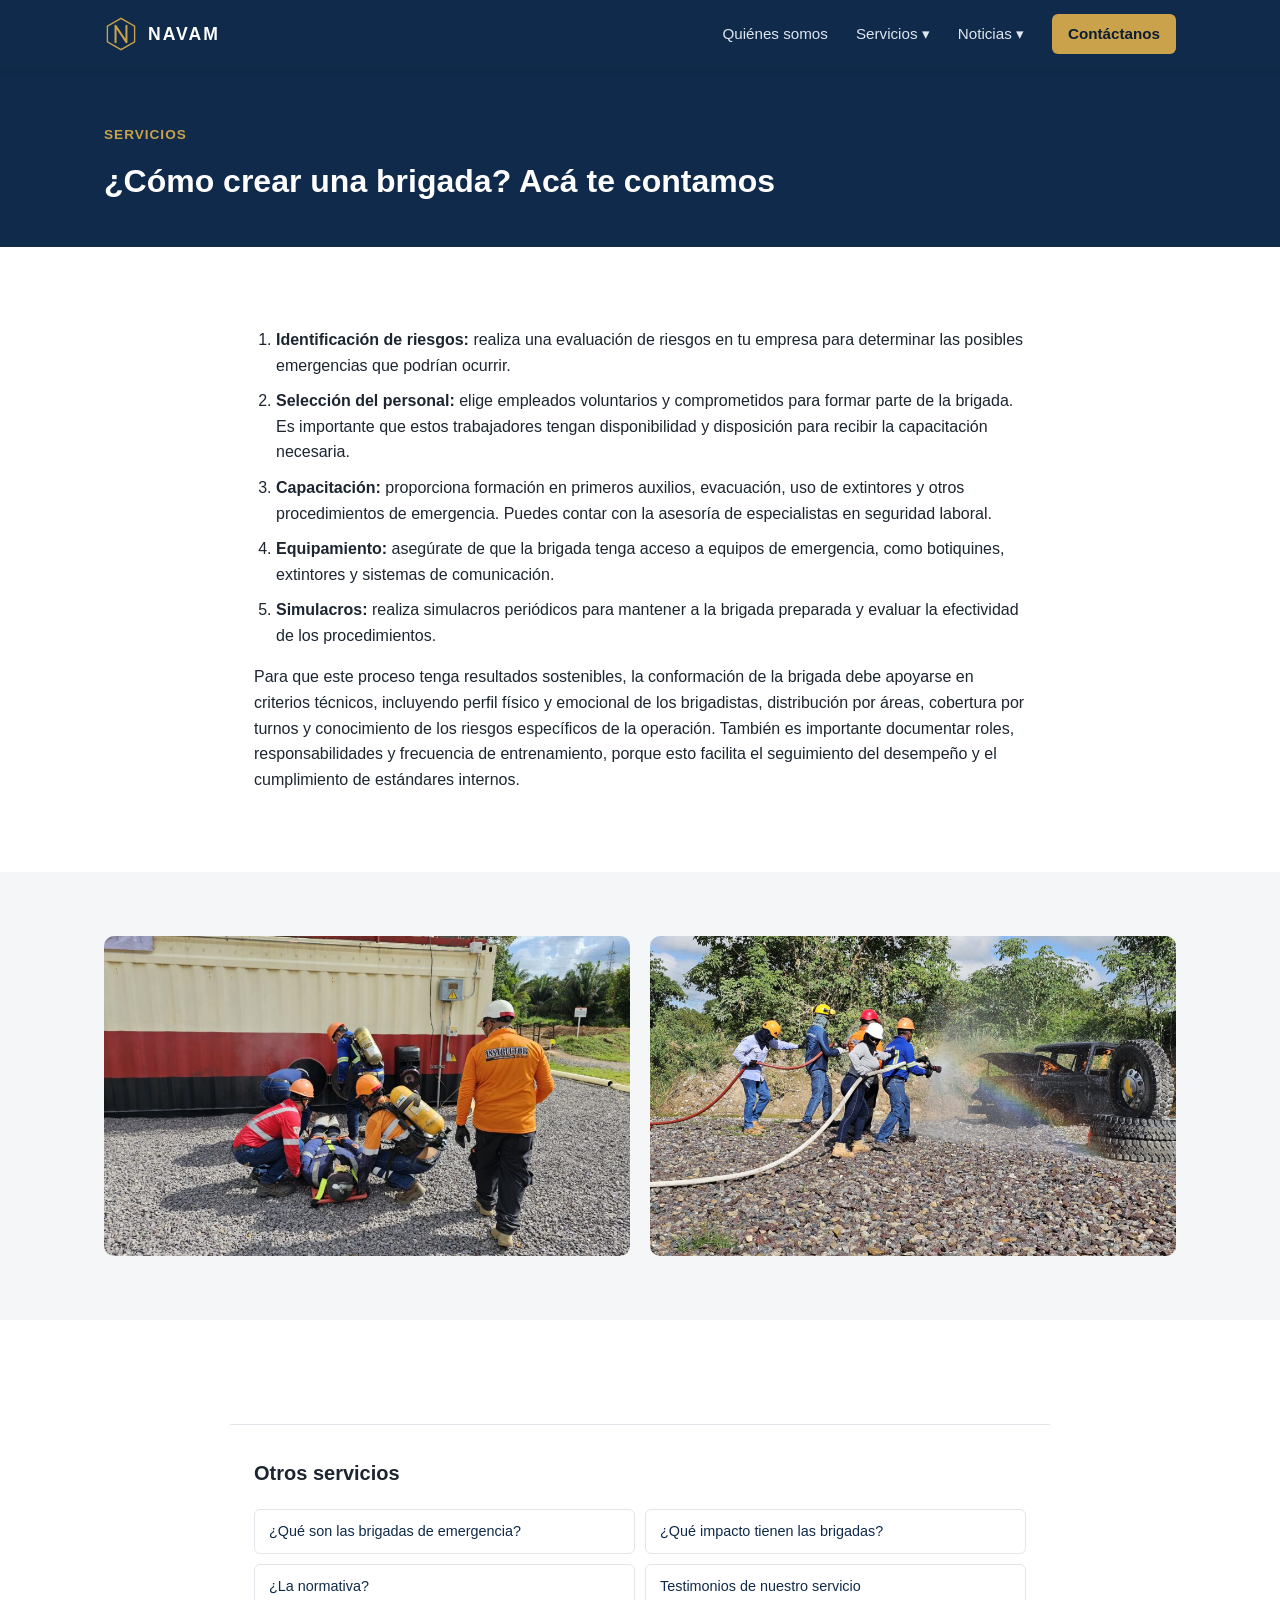
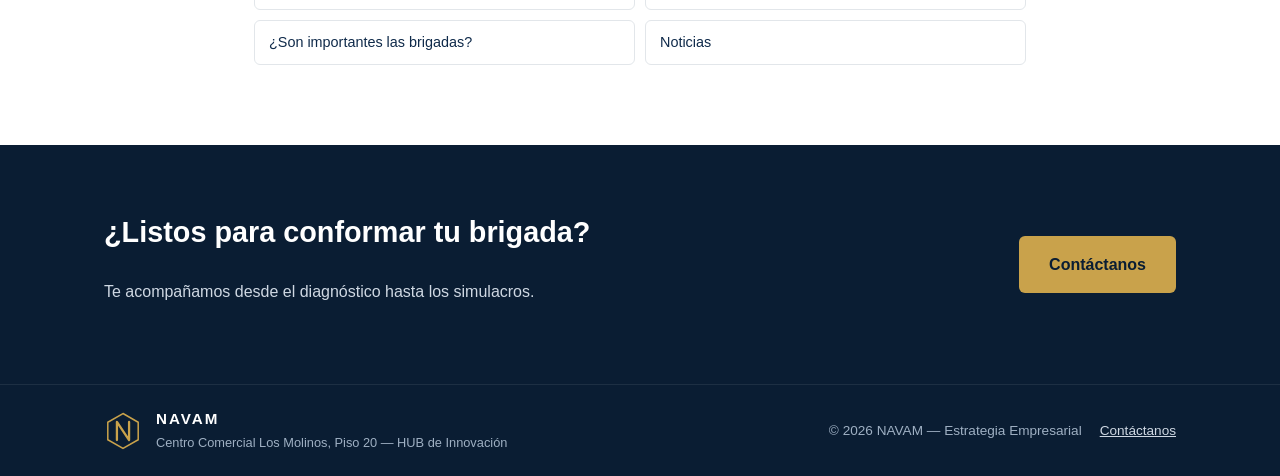
==== brigadas-como-crear.html @ d011f3fd "Separar cada servicio en su propia página y actualizar branding - Cada bloque de brigadas-de-emergen" ====
<!doctype html>
<html lang="es">
<head>
<meta charset="UTF-8">
<meta name="viewport" content="width=device-width, initial-scale=1.0">
<title>¿Cómo crear una brigada de emergencia? | NAVAM</title>
<meta name="description" content="Los pasos técnicos para conformar una brigada de emergencia en tu empresa: identificación de riesgos, selección, capacitación, equipamiento y simulacros.">
<link rel="stylesheet" href="assets/css/style.css">
</head>
<body>

<header class="site-header">
  <div class="container header-inner">
    <a class="brand" href="index.html">
      <img src="assets/img/logo-navam.svg" alt="NAVAM" class="brand-logo">
      <span class="brand-text">NAVAM</span>
    </a>

    <nav class="main-nav" id="main-nav">
      <a href="index.html#quienes-somos">Quiénes somos</a>

      <div class="dropdown">
        <button class="dropdown-toggle" aria-expanded="false">Servicios ▾</button>
        <div class="dropdown-menu">
          <a href="brigadas-que-son.html">¿Qué son las brigadas de emergencia?</a>
          <a href="brigadas-como-crear.html">¿Cómo crear una brigada?</a>
          <a href="brigadas-impacto.html">¿Qué impacto tienen las brigadas?</a>
          <a href="brigadas-normativa.html">¿La normativa?</a>
          <a href="brigadas-testimonios.html">Testimonios de nuestro servicio</a>
          <a href="brigadas-importancia.html">¿Son importantes las brigadas?</a>
        </div>
      </div>

      <div class="dropdown">
        <button class="dropdown-toggle" aria-expanded="false">Noticias ▾</button>
        <div class="dropdown-menu">
          <a href="noticias.html#colombia">Colombia</a>
          <a href="noticias.html#otros-paises">Otros países</a>
        </div>
      </div>

      <a href="index.html#contacto" class="nav-cta">Contáctanos</a>
    </nav>

    <button class="nav-toggle" id="nav-toggle" aria-label="Abrir menú" aria-expanded="false">
      <span></span><span></span><span></span>
    </button>
  </div>
</header>

<main>
  <section class="page-hero">
    <div class="container">
      <p class="eyebrow">Servicios</p>
      <h1>¿Cómo crear una brigada? Acá te contamos</h1>
    </div>
  </section>

  <section class="section">
    <div class="container narrow">
      <ol class="step-list">
        <li><strong>Identificación de riesgos:</strong> realiza una evaluación de riesgos en tu empresa para determinar las posibles emergencias que podrían ocurrir.</li>
        <li><strong>Selección del personal:</strong> elige empleados voluntarios y comprometidos para formar parte de la brigada. Es importante que estos trabajadores tengan disponibilidad y disposición para recibir la capacitación necesaria.</li>
        <li><strong>Capacitación:</strong> proporciona formación en primeros auxilios, evacuación, uso de extintores y otros procedimientos de emergencia. Puedes contar con la asesoría de especialistas en seguridad laboral.</li>
        <li><strong>Equipamiento:</strong> asegúrate de que la brigada tenga acceso a equipos de emergencia, como botiquines, extintores y sistemas de comunicación.</li>
        <li><strong>Simulacros:</strong> realiza simulacros periódicos para mantener a la brigada preparada y evaluar la efectividad de los procedimientos.</li>
      </ol>
      <p>Para que este proceso tenga resultados sostenibles, la conformación de la brigada debe apoyarse en criterios técnicos, incluyendo perfil físico y emocional de los brigadistas, distribución por áreas, cobertura por turnos y conocimiento de los riesgos específicos de la operación. También es importante documentar roles, responsabilidades y frecuencia de entrenamiento, porque esto facilita el seguimiento del desempeño y el cumplimiento de estándares internos.</p>
    </div>
  </section>

  <section class="section section-media section-muted">
    <div class="container media-grid">
      <img src="assets/img/brigada-02.jpg" alt="Jornada de sensibilización en campo">
      <img src="assets/img/brigada-04.jpg" alt="Formación masiva de trabajadores en un simulacro">
    </div>
  </section>

  <section class="section">
    <div class="container narrow related-services">
      <h3>Otros servicios</h3>
      <ul class="related-list">
        <li><a href="brigadas-que-son.html">¿Qué son las brigadas de emergencia?</a></li>
        <li><a href="brigadas-impacto.html">¿Qué impacto tienen las brigadas?</a></li>
        <li><a href="brigadas-normativa.html">¿La normativa?</a></li>
        <li><a href="brigadas-testimonios.html">Testimonios de nuestro servicio</a></li>
        <li><a href="brigadas-importancia.html">¿Son importantes las brigadas?</a></li>
        <li><a href="noticias.html">Noticias</a></li>
      </ul>
    </div>
  </section>

  <section class="section section-contact">
    <div class="container contact-inner">
      <div>
        <h2>¿Listos para conformar tu brigada?</h2>
        <p>Te acompañamos desde el diagnóstico hasta los simulacros.</p>
      </div>
      <a class="btn btn-primary btn-lg" href="index.html#contacto">Contáctanos</a>
    </div>
  </section>
</main>

<footer class="site-footer">
  <div class="container footer-inner">
    <div class="footer-brand">
      <img src="assets/img/logo-navam.svg" alt="NAVAM" class="footer-logo">
      <div>
        <span class="footer-brand-name">NAVAM</span>
        <span class="footer-address">Centro Comercial Los Molinos, Piso 20 — HUB de Innovación</span>
      </div>
    </div>
    <div class="footer-links">
      <span>© <span id="year"></span> NAVAM — Estrategia Empresarial</span>
      <a href="index.html#contacto">Contáctanos</a>
    </div>
  </div>
</footer>

<script src="assets/js/main.js"></script>
</body>
</html>
---- assets/css/style.css ----
:root {
  --navy: #0f2a4a;
  --navy-dark: #0a1d33;
  --gold: #c9a24b;
  --gold-dark: #a9843a;
  --ink: #1c2530;
  --muted: #5b6773;
  --bg: #ffffff;
  --bg-muted: #f4f6f8;
  --border: #e2e6ea;
  --radius: 10px;
  --max-width: 1120px;
}

* { box-sizing: border-box; }

html { scroll-behavior: smooth; }

body {
  margin: 0;
  font-family: "Segoe UI", Roboto, Helvetica, Arial, sans-serif;
  color: var(--ink);
  background: var(--bg);
  line-height: 1.6;
}

img { max-width: 100%; display: block; }

.container {
  max-width: var(--max-width);
  margin: 0 auto;
  padding: 0 24px;
}

/* Header */
.site-header {
  position: sticky;
  top: 0;
  z-index: 50;
  background: var(--navy);
  color: #fff;
  box-shadow: 0 2px 10px rgba(0,0,0,0.08);
}

.header-inner {
  display: flex;
  align-items: center;
  justify-content: space-between;
  height: 68px;
}

.brand {
  display: flex;
  align-items: center;
  gap: 10px;
  text-decoration: none;
  color: #fff;
}

.brand-logo {
  width: 34px;
  height: 34px;
}

.brand-text {
  font-weight: 700;
  letter-spacing: 2px;
  font-size: 1.1rem;
}

.main-nav {
  display: flex;
  align-items: center;
  gap: 28px;
}

.main-nav > a {
  color: #dfe6ee;
  text-decoration: none;
  font-size: 0.95rem;
}

.main-nav > a:hover { color: #fff; }

.nav-cta {
  background: var(--gold);
  color: var(--navy-dark) !important;
  padding: 8px 16px;
  border-radius: 6px;
  font-weight: 600;
}

.nav-cta:hover { background: var(--gold-dark); }

.dropdown { position: relative; }

.dropdown-toggle {
  background: none;
  border: none;
  color: #dfe6ee;
  font-size: 0.95rem;
  font-family: inherit;
  cursor: pointer;
  padding: 0;
}

.dropdown-toggle:hover { color: #fff; }

.dropdown-menu {
  display: none;
  position: absolute;
  top: calc(100% + 14px);
  left: 0;
  background: #fff;
  color: var(--ink);
  min-width: 260px;
  border-radius: var(--radius);
  box-shadow: 0 12px 30px rgba(0,0,0,0.18);
  padding: 8px;
}

.dropdown.open .dropdown-menu,
.dropdown:hover .dropdown-menu {
  display: block;
}

.dropdown-menu a {
  display: block;
  padding: 10px 12px;
  border-radius: 6px;
  text-decoration: none;
  color: var(--ink);
  font-size: 0.92rem;
}

.dropdown-menu a:hover { background: var(--bg-muted); }

.nav-toggle {
  display: none;
  flex-direction: column;
  gap: 5px;
  background: none;
  border: none;
  cursor: pointer;
  padding: 6px;
}

.nav-toggle span {
  width: 24px;
  height: 2px;
  background: #fff;
}

/* Hero */
.hero {
  background: linear-gradient(135deg, var(--navy) 0%, var(--navy-dark) 100%);
  color: #fff;
  padding: 72px 0;
}

.hero-inner {
  display: grid;
  grid-template-columns: 1.1fr 1fr;
  gap: 48px;
  align-items: center;
}

.eyebrow {
  color: var(--gold);
  font-weight: 700;
  letter-spacing: 1px;
  text-transform: uppercase;
  font-size: 0.85rem;
  margin: 0 0 10px;
}

.hero h1 {
  font-size: 3.4rem;
  line-height: 1.1;
  letter-spacing: -0.5px;
  margin: 0 0 18px;
}

@media (max-width: 860px) {
  .hero h1 { font-size: 2.4rem; }
}

.hero .lead {
  color: #cfd8e3;
  font-size: 1.05rem;
  margin: 0 0 28px;
}

.hero-actions { display: flex; gap: 14px; flex-wrap: wrap; }

.hero-media img {
  border-radius: var(--radius);
  box-shadow: 0 20px 40px rgba(0,0,0,0.35);
}

/* Buttons */
.btn {
  display: inline-block;
  padding: 12px 22px;
  border-radius: 6px;
  text-decoration: none;
  font-weight: 600;
  font-size: 0.95rem;
  border: 2px solid transparent;
}

.btn-primary {
  background: var(--gold);
  color: var(--navy-dark);
}

.btn-primary:hover { background: var(--gold-dark); }

.btn-ghost {
  border-color: rgba(255,255,255,0.4);
  color: #fff;
}

.btn-ghost:hover { border-color: #fff; }

.btn-lg { padding: 14px 28px; font-size: 1rem; }

/* Sections */
.section { padding: 64px 0; scroll-margin-top: 84px; }
.section-muted { background: var(--bg-muted); }
.section-intro { color: var(--muted); margin-top: -8px; }

.page-hero {
  background: var(--navy);
  color: #fff;
  padding: 56px 0 40px;
}

.page-hero h1 { margin: 0; font-size: 2rem; }

.narrow { max-width: 820px; }

h2 { font-size: 1.8rem; margin-top: 0; }
h3 { font-size: 1.25rem; }

.about-grid {
  display: grid;
  grid-template-columns: 1fr 1.2fr;
  gap: 48px;
  align-items: center;
}

.about-media img { border-radius: var(--radius); }

/* Cards */
.card-grid {
  display: grid;
  grid-template-columns: repeat(3, 1fr);
  gap: 20px;
  margin-top: 32px;
}

.card-grid.two-cols { grid-template-columns: repeat(2, 1fr); }

.card {
  display: block;
  background: #fff;
  border: 1px solid var(--border);
  border-radius: var(--radius);
  padding: 22px;
  text-decoration: none;
  color: inherit;
  transition: transform 0.15s ease, box-shadow 0.15s ease;
}

a.card:hover {
  transform: translateY(-3px);
  box-shadow: 0 10px 24px rgba(0,0,0,0.08);
}

.card h3, .card h4 { margin-top: 0; color: var(--navy); }
.card p { color: var(--muted); margin-bottom: 0; }

/* Lists */
.check-list, .step-list {
  padding-left: 22px;
}

.check-list li, .step-list li {
  margin-bottom: 10px;
}

/* Media grid */
.section-media .media-grid {
  display: grid;
  grid-template-columns: 1fr 1fr;
  gap: 20px;
}

.section-media img {
  border-radius: var(--radius);
  width: 100%;
  height: 320px;
  object-fit: cover;
}

/* Testimonio */
.section-testimonio blockquote {
  border-left: 4px solid var(--gold);
  margin: 0;
  padding-left: 20px;
  font-style: italic;
}

.video-pending {
  color: var(--muted);
  font-style: normal;
  font-size: 0.9rem;
}

/* Noticias */
.news-item {
  margin-bottom: 48px;
  padding-bottom: 40px;
  border-bottom: 1px solid var(--border);
}

.news-item:last-child { border-bottom: none; }

.quote-list blockquote {
  border-left: 3px solid var(--gold);
  padding-left: 16px;
  margin: 0 0 16px;
  color: var(--muted);
}

.quote-list cite {
  display: block;
  margin-top: 6px;
  font-style: normal;
  font-size: 0.85rem;
  color: var(--navy);
}

/* Contact */
.section-contact {
  background: var(--navy-dark);
  color: #fff;
}

.section-contact h2 { color: #fff; }
.section-contact p { color: #cfd8e3; }

.contact-inner {
  display: flex;
  align-items: center;
  justify-content: space-between;
  gap: 24px;
  flex-wrap: wrap;
}

/* Footer */
.site-footer {
  background: var(--navy-dark);
  color: #9fb0c3;
  padding: 22px 0;
  border-top: 1px solid rgba(255,255,255,0.08);
}

.footer-inner {
  display: flex;
  justify-content: space-between;
  align-items: center;
  flex-wrap: wrap;
  gap: 20px;
  font-size: 0.85rem;
}

.footer-inner a { color: #cfd8e3; }

.footer-brand {
  display: flex;
  align-items: center;
  gap: 14px;
}

.footer-logo {
  width: 38px;
  height: 38px;
  flex-shrink: 0;
}

.footer-brand-name {
  display: block;
  font-weight: 700;
  letter-spacing: 2px;
  color: #fff;
  font-size: 0.95rem;
}

.footer-address {
  display: block;
  font-size: 0.8rem;
  color: #9fb0c3;
  margin-top: 2px;
}

.footer-links {
  display: flex;
  align-items: center;
  gap: 18px;
  flex-wrap: wrap;
}

/* Related services */
.related-services {
  margin-top: 40px;
  padding-top: 32px;
  border-top: 1px solid var(--border);
}

.related-services h3 {
  margin-top: 0;
}

.related-list {
  display: grid;
  grid-template-columns: repeat(2, 1fr);
  gap: 10px;
  padding-left: 0;
  list-style: none;
}

.related-list a {
  display: block;
  padding: 10px 14px;
  border: 1px solid var(--border);
  border-radius: 6px;
  text-decoration: none;
  color: var(--navy);
  font-size: 0.9rem;
}

.related-list a:hover { background: var(--bg-muted); }

@media (max-width: 640px) {
  .related-list { grid-template-columns: 1fr; }
}

/* Responsive */
@media (max-width: 860px) {
  .hero-inner, .about-grid, .section-media .media-grid {
    grid-template-columns: 1fr;
  }

  .card-grid, .card-grid.two-cols {
    grid-template-columns: 1fr;
  }

  .nav-toggle { display: flex; }

  .main-nav {
    position: absolute;
    top: 68px;
    left: 0;
    right: 0;
    background: var(--navy);
    flex-direction: column;
    align-items: flex-start;
    gap: 4px;
    padding: 16px 24px 24px;
    display: none;
  }

  .main-nav.open { display: flex; }

  .dropdown { width: 100%; }
  .dropdown-toggle { padding: 10px 0; width: 100%; text-align: left; }
  .dropdown-menu {
    position: static;
    display: none;
    box-shadow: none;
    background: var(--navy-dark);
    margin-top: 4px;
  }
  .dropdown.open .dropdown-menu { display: block; }
  .dropdown-menu a { color: #dfe6ee; }
  .dropdown-menu a:hover { background: rgba(255,255,255,0.06); }

  .nav-cta { margin-top: 8px; }
}
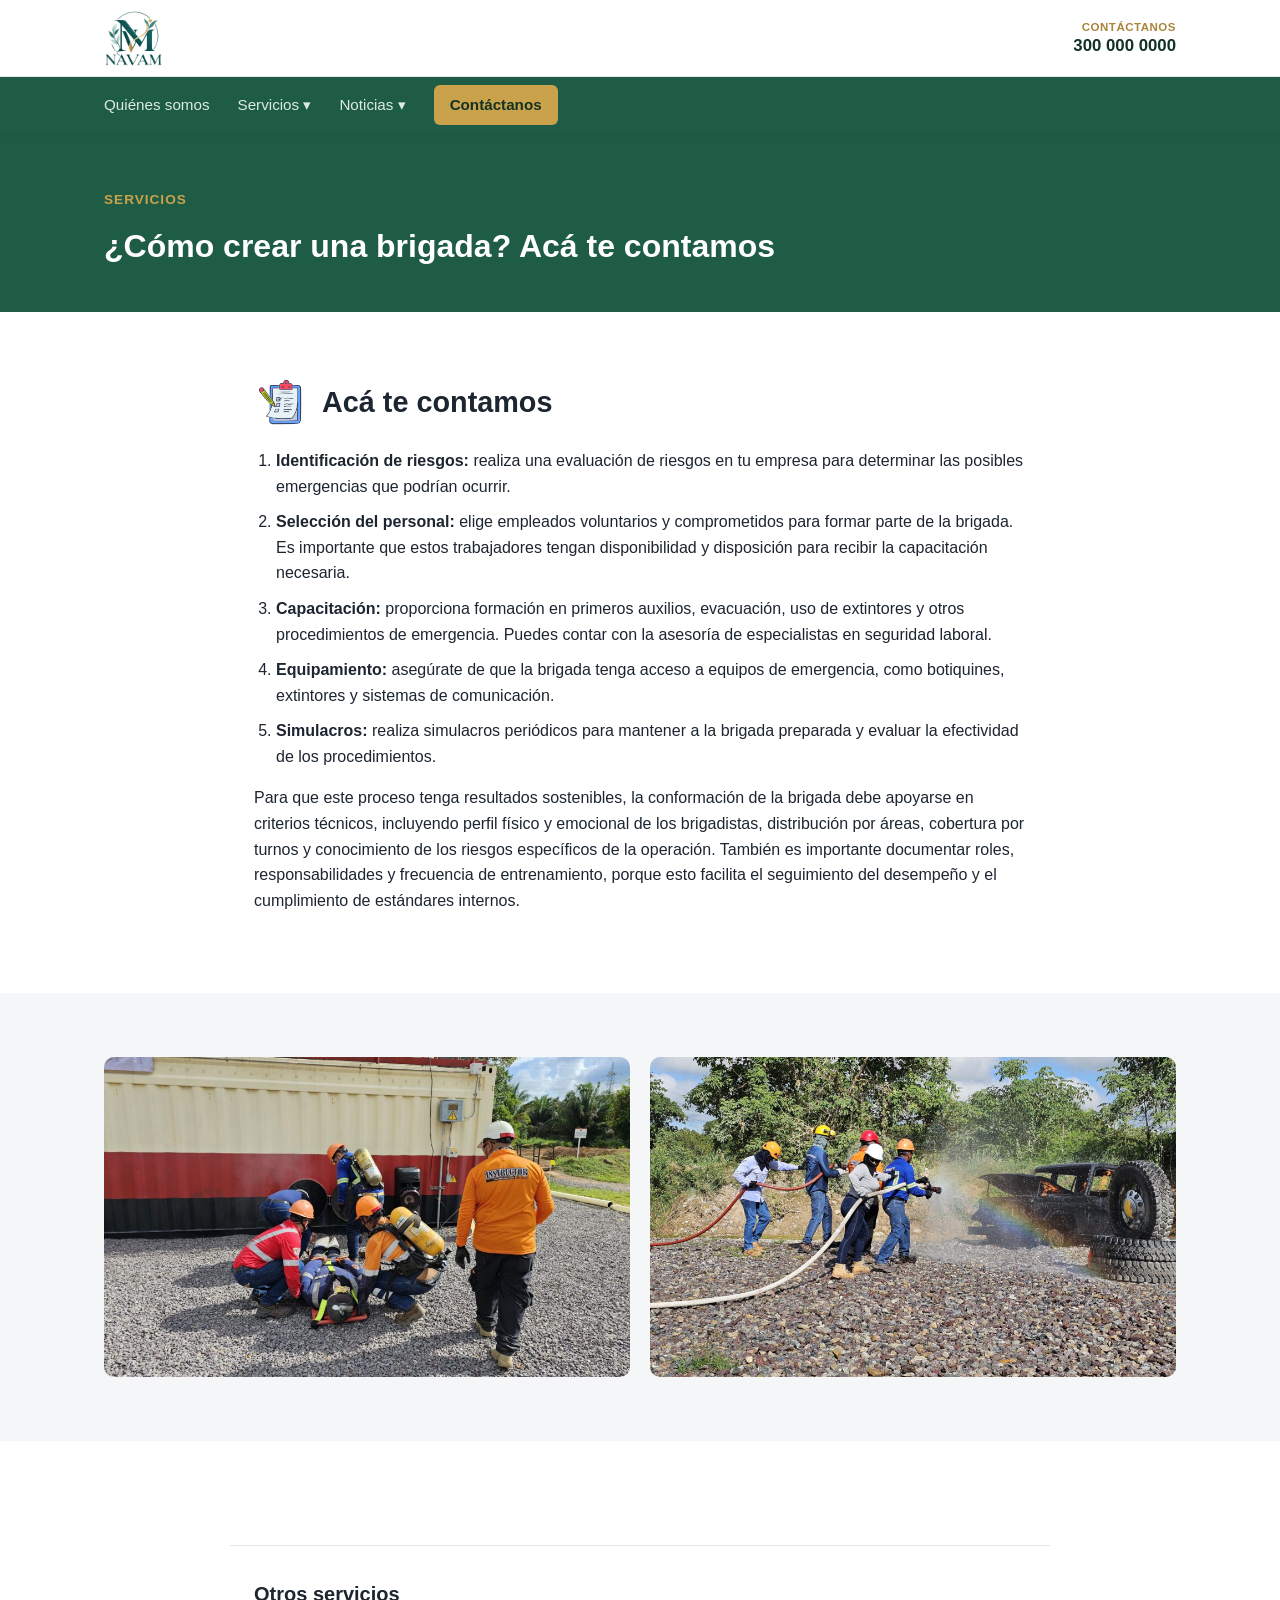
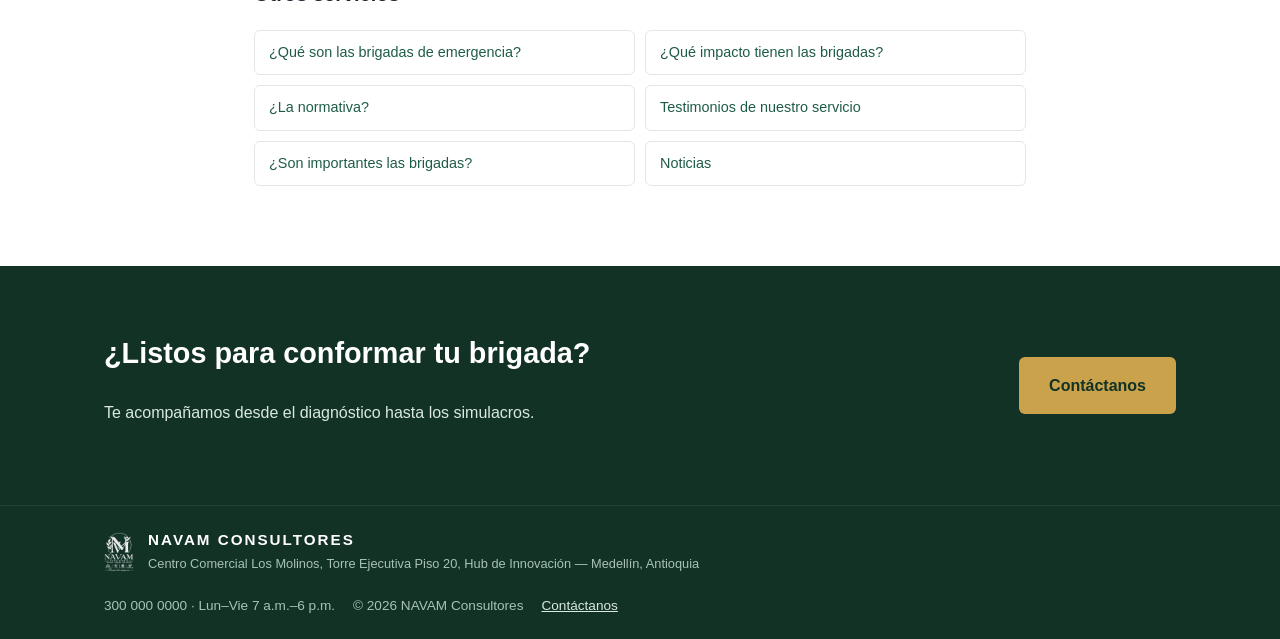
==== commit e88aa70d: "Rediseñar con paleta verde, logo real y contenido del Word actualizado - Reemplaza el placeholder ci" ====
--- a/brigadas-como-crear.html
+++ b/brigadas-como-crear.html
@@ -5,47 +5,57 @@
 <meta name="viewport" content="width=device-width, initial-scale=1.0">
 <title>¿Cómo crear una brigada de emergencia? | NAVAM</title>
 <meta name="description" content="Los pasos técnicos para conformar una brigada de emergencia en tu empresa: identificación de riesgos, selección, capacitación, equipamiento y simulacros.">
+<link rel="icon" href="assets/img/favicon.png" type="image/png">
 <link rel="stylesheet" href="assets/css/style.css">
 </head>
 <body>
 
 <header class="site-header">
-  <div class="container header-inner">
-    <a class="brand" href="index.html">
-      <img src="assets/img/logo-navam.svg" alt="NAVAM" class="brand-logo">
-      <span class="brand-text">NAVAM</span>
-    </a>
+  <div class="header-top">
+    <div class="container header-top-inner">
+      <a class="brand" href="index.html">
+        <img src="assets/img/logo-navam-header.png" alt="NAVAM Consultores" class="brand-logo">
+      </a>
+      <a href="tel:+573000000000" class="header-phone">
+        <span class="header-phone-label">Contáctanos</span>
+        <span class="header-phone-number">300 000 0000</span>
+      </a>
+    </div>
+  </div>
 
-    <nav class="main-nav" id="main-nav">
-      <a href="index.html#quienes-somos">Quiénes somos</a>
+  <nav class="header-nav">
+    <div class="container header-nav-inner">
+      <div class="main-nav" id="main-nav">
+        <a href="index.html#quienes-somos">Quiénes somos</a>
 
-      <div class="dropdown">
-        <button class="dropdown-toggle" aria-expanded="false">Servicios ▾</button>
-        <div class="dropdown-menu">
-          <a href="brigadas-que-son.html">¿Qué son las brigadas de emergencia?</a>
-          <a href="brigadas-como-crear.html">¿Cómo crear una brigada?</a>
-          <a href="brigadas-impacto.html">¿Qué impacto tienen las brigadas?</a>
-          <a href="brigadas-normativa.html">¿La normativa?</a>
-          <a href="brigadas-testimonios.html">Testimonios de nuestro servicio</a>
-          <a href="brigadas-importancia.html">¿Son importantes las brigadas?</a>
+        <div class="dropdown">
+          <button class="dropdown-toggle" aria-expanded="false">Servicios ▾</button>
+          <div class="dropdown-menu">
+            <a href="brigadas-que-son.html">¿Qué son las brigadas de emergencia?</a>
+            <a href="brigadas-como-crear.html">¿Cómo crear una brigada?</a>
+            <a href="brigadas-impacto.html">¿Qué impacto tienen las brigadas?</a>
+            <a href="brigadas-normativa.html">¿La normativa?</a>
+            <a href="brigadas-testimonios.html">Testimonios de nuestro servicio</a>
+            <a href="brigadas-importancia.html">¿Son importantes las brigadas?</a>
+          </div>
         </div>
+
+        <div class="dropdown">
+          <button class="dropdown-toggle" aria-expanded="false">Noticias ▾</button>
+          <div class="dropdown-menu">
+            <a href="noticias.html#colombia">Colombia</a>
+            <a href="noticias.html#otros-paises">Otros países</a>
+          </div>
+        </div>
+
+        <a href="index.html#contacto" class="nav-cta">Contáctanos</a>
       </div>
 
-      <div class="dropdown">
-        <button class="dropdown-toggle" aria-expanded="false">Noticias ▾</button>
-        <div class="dropdown-menu">
-          <a href="noticias.html#colombia">Colombia</a>
-          <a href="noticias.html#otros-paises">Otros países</a>
-        </div>
-      </div>
-
-      <a href="index.html#contacto" class="nav-cta">Contáctanos</a>
-    </nav>
-
-    <button class="nav-toggle" id="nav-toggle" aria-label="Abrir menú" aria-expanded="false">
-      <span></span><span></span><span></span>
-    </button>
-  </div>
+      <button class="nav-toggle" id="nav-toggle" aria-label="Abrir menú" aria-expanded="false">
+        <span></span><span></span><span></span>
+      </button>
+    </div>
+  </nav>
 </header>
 
 <main>
@@ -58,6 +68,10 @@
 
   <section class="section">
     <div class="container narrow">
+      <div class="section-heading">
+        <img src="assets/img/icon-crear.png" alt="">
+        <h2>Acá te contamos</h2>
+      </div>
       <ol class="step-list">
         <li><strong>Identificación de riesgos:</strong> realiza una evaluación de riesgos en tu empresa para determinar las posibles emergencias que podrían ocurrir.</li>
         <li><strong>Selección del personal:</strong> elige empleados voluntarios y comprometidos para formar parte de la brigada. Es importante que estos trabajadores tengan disponibilidad y disposición para recibir la capacitación necesaria.</li>
@@ -104,14 +118,15 @@
 <footer class="site-footer">
   <div class="container footer-inner">
     <div class="footer-brand">
-      <img src="assets/img/logo-navam.svg" alt="NAVAM" class="footer-logo">
+      <img src="assets/img/logo-navam.png" alt="NAVAM Consultores" class="footer-logo">
       <div>
-        <span class="footer-brand-name">NAVAM</span>
-        <span class="footer-address">Centro Comercial Los Molinos, Piso 20 — HUB de Innovación</span>
+        <span class="footer-brand-name">NAVAM CONSULTORES</span>
+        <span class="footer-address">Centro Comercial Los Molinos, Torre Ejecutiva Piso 20, Hub de Innovación — Medellín, Antioquia</span>
       </div>
     </div>
     <div class="footer-links">
-      <span>© <span id="year"></span> NAVAM — Estrategia Empresarial</span>
+      <span>300 000 0000 · Lun–Vie 7 a.m.–6 p.m.</span>
+      <span>© <span id="year"></span> NAVAM Consultores</span>
       <a href="index.html#contacto">Contáctanos</a>
     </div>
   </div>
--- a/assets/css/style.css
+++ b/assets/css/style.css
@@ -1,6 +1,7 @@
 :root {
-  --navy: #0f2a4a;
-  --navy-dark: #0a1d33;
+  --green: #1f5c46;
+  --green-dark: #123226;
+  --green-soft: #e8f0ec;
   --gold: #c9a24b;
   --gold-dark: #a9843a;
   --ink: #1c2530;
@@ -37,16 +38,19 @@
   position: sticky;
   top: 0;
   z-index: 50;
-  background: var(--navy);
-  color: #fff;
   box-shadow: 0 2px 10px rgba(0,0,0,0.08);
 }
 
-.header-inner {
+.header-top {
+  background: #fff;
+  border-bottom: 1px solid var(--border);
+}
+
+.header-top-inner {
   display: flex;
   align-items: center;
   justify-content: space-between;
-  height: 68px;
+  height: 76px;
 }
 
 .brand {
@@ -54,18 +58,46 @@
   align-items: center;
   gap: 10px;
   text-decoration: none;
-  color: #fff;
+  color: var(--green-dark);
 }
 
 .brand-logo {
-  width: 34px;
-  height: 34px;
-}
-
-.brand-text {
+  height: 56px;
+  width: auto;
+}
+
+.header-phone {
+  display: flex;
+  flex-direction: column;
+  align-items: flex-end;
+  text-decoration: none;
+  line-height: 1.3;
+}
+
+.header-phone-label {
+  color: var(--gold-dark);
   font-weight: 700;
-  letter-spacing: 2px;
-  font-size: 1.1rem;
+  font-size: 0.72rem;
+  letter-spacing: 0.5px;
+  text-transform: uppercase;
+}
+
+.header-phone-number {
+  color: var(--green-dark);
+  font-weight: 700;
+  font-size: 1.05rem;
+}
+
+.header-nav {
+  background: var(--green);
+  position: relative;
+}
+
+.header-nav-inner {
+  display: flex;
+  align-items: center;
+  justify-content: space-between;
+  height: 56px;
 }
 
 .main-nav {
@@ -75,7 +107,7 @@
 }
 
 .main-nav > a {
-  color: #dfe6ee;
+  color: #dcebe4;
   text-decoration: none;
   font-size: 0.95rem;
 }
@@ -84,7 +116,7 @@
 
 .nav-cta {
   background: var(--gold);
-  color: var(--navy-dark) !important;
+  color: var(--green-dark) !important;
   padding: 8px 16px;
   border-radius: 6px;
   font-weight: 600;
@@ -97,7 +129,7 @@
 .dropdown-toggle {
   background: none;
   border: none;
-  color: #dfe6ee;
+  color: #dcebe4;
   font-size: 0.95rem;
   font-family: inherit;
   cursor: pointer;
@@ -153,17 +185,27 @@
 
 /* Hero */
 .hero {
-  background: linear-gradient(135deg, var(--navy) 0%, var(--navy-dark) 100%);
-  color: #fff;
-  padding: 72px 0;
+  position: relative;
+  color: #fff;
+  padding: 110px 0 90px;
+  background-color: var(--green-dark);
+  background-size: cover;
+  background-position: center 20%;
+  overflow: hidden;
+}
+
+.hero-overlay {
+  position: absolute;
+  inset: 0;
+  background: linear-gradient(100deg, rgba(18,50,38,0.93) 0%, rgba(18,50,38,0.80) 45%, rgba(18,50,38,0.35) 100%);
 }
 
 .hero-inner {
-  display: grid;
-  grid-template-columns: 1.1fr 1fr;
-  gap: 48px;
-  align-items: center;
-}
+  position: relative;
+  z-index: 1;
+}
+
+.hero-copy { max-width: 640px; }
 
 .eyebrow {
   color: var(--gold);
@@ -186,8 +228,8 @@
 }
 
 .hero .lead {
-  color: #cfd8e3;
-  font-size: 1.05rem;
+  color: #d9e9e1;
+  font-size: 1.15rem;
   margin: 0 0 28px;
 }
 
@@ -196,6 +238,67 @@
 .hero-media img {
   border-radius: var(--radius);
   box-shadow: 0 20px 40px rgba(0,0,0,0.35);
+}
+
+/* News card ("¡Lo nuevo!") */
+.news-feature {
+  padding: 0;
+  margin-top: -1px;
+}
+
+.news-card {
+  display: grid;
+  grid-template-columns: 1.1fr 1fr;
+  align-items: stretch;
+  background: var(--green-dark);
+  color: #fff;
+  border-radius: var(--radius);
+  overflow: hidden;
+  text-decoration: none;
+  box-shadow: 0 16px 40px rgba(18,50,38,0.25);
+}
+
+.news-card-copy {
+  padding: 40px 44px;
+  display: flex;
+  flex-direction: column;
+  justify-content: center;
+}
+
+.news-card .eyebrow {
+  display: inline-block;
+  background: var(--gold);
+  color: var(--green-dark);
+  padding: 4px 12px;
+  border-radius: 20px;
+  margin-bottom: 16px;
+  width: fit-content;
+}
+
+.news-card h2 {
+  color: #fff;
+  font-size: 2.1rem;
+  line-height: 1.15;
+  margin: 0 0 14px;
+}
+
+.news-card-cta {
+  color: var(--gold);
+  font-weight: 700;
+  font-size: 0.95rem;
+}
+
+.news-card-media img {
+  width: 100%;
+  height: 100%;
+  min-height: 220px;
+  object-fit: cover;
+}
+
+@media (max-width: 860px) {
+  .news-card { grid-template-columns: 1fr; }
+  .news-card-media img { min-height: 200px; }
+  .news-card h2 { font-size: 1.6rem; }
 }
 
 /* Buttons */
@@ -211,7 +314,7 @@
 
 .btn-primary {
   background: var(--gold);
-  color: var(--navy-dark);
+  color: var(--green-dark);
 }
 
 .btn-primary:hover { background: var(--gold-dark); }
@@ -226,12 +329,12 @@
 .btn-lg { padding: 14px 28px; font-size: 1rem; }
 
 /* Sections */
-.section { padding: 64px 0; scroll-margin-top: 84px; }
+.section { padding: 64px 0; scroll-margin-top: 132px; }
 .section-muted { background: var(--bg-muted); }
 .section-intro { color: var(--muted); margin-top: -8px; }
 
 .page-hero {
-  background: var(--navy);
+  background: var(--green);
   color: #fff;
   padding: 56px 0 40px;
 }
@@ -251,6 +354,22 @@
 }
 
 .about-media img { border-radius: var(--radius); }
+
+/* Section header with icon */
+.section-heading {
+  display: flex;
+  align-items: center;
+  gap: 16px;
+  margin-bottom: 20px;
+}
+
+.section-heading img {
+  width: 52px;
+  height: 52px;
+  flex-shrink: 0;
+}
+
+.section-heading h2 { margin: 0; }
 
 /* Cards */
 .card-grid {
@@ -261,6 +380,7 @@
 }
 
 .card-grid.two-cols { grid-template-columns: repeat(2, 1fr); }
+.card-grid.four-cols { grid-template-columns: repeat(4, 1fr); }
 
 .card {
   display: block;
@@ -278,7 +398,13 @@
   box-shadow: 0 10px 24px rgba(0,0,0,0.08);
 }
 
-.card h3, .card h4 { margin-top: 0; color: var(--navy); }
+.card-icon {
+  width: 42px;
+  height: 42px;
+  margin-bottom: 12px;
+}
+
+.card h3, .card h4 { margin-top: 0; color: var(--green); }
 .card p { color: var(--muted); margin-bottom: 0; }
 
 /* Lists */
@@ -302,6 +428,15 @@
   width: 100%;
   height: 320px;
   object-fit: cover;
+}
+
+.section-media.single .media-grid {
+  grid-template-columns: 1fr;
+}
+
+.section-media.single img {
+  height: auto;
+  max-height: 640px;
 }
 
 /* Testimonio */
@@ -327,6 +462,14 @@
 
 .news-item:last-child { border-bottom: none; }
 
+.news-item img {
+  border-radius: var(--radius);
+  width: 100%;
+  height: 280px;
+  object-fit: cover;
+  margin-bottom: 20px;
+}
+
 .quote-list blockquote {
   border-left: 3px solid var(--gold);
   padding-left: 16px;
@@ -339,17 +482,17 @@
   margin-top: 6px;
   font-style: normal;
   font-size: 0.85rem;
-  color: var(--navy);
+  color: var(--green);
 }
 
 /* Contact */
 .section-contact {
-  background: var(--navy-dark);
+  background: var(--green-dark);
   color: #fff;
 }
 
 .section-contact h2 { color: #fff; }
-.section-contact p { color: #cfd8e3; }
+.section-contact p { color: #d9e9e1; }
 
 .contact-inner {
   display: flex;
@@ -359,10 +502,56 @@
   flex-wrap: wrap;
 }
 
+.contact-full {
+  display: grid;
+  grid-template-columns: 1.1fr 1fr;
+  gap: 48px;
+  align-items: center;
+}
+
+.contact-details {
+  list-style: none;
+  padding: 0;
+  margin: 24px 0 0;
+  display: flex;
+  flex-direction: column;
+  gap: 16px;
+}
+
+.contact-details li {
+  display: flex;
+  gap: 14px;
+  align-items: flex-start;
+}
+
+.contact-details .contact-label {
+  color: var(--gold);
+  font-weight: 700;
+  font-size: 0.78rem;
+  letter-spacing: 0.5px;
+  text-transform: uppercase;
+  display: block;
+  margin-bottom: 2px;
+}
+
+.contact-details .contact-value {
+  color: #fff;
+  font-size: 1rem;
+}
+
+.contact-media img {
+  border-radius: var(--radius);
+  box-shadow: 0 20px 40px rgba(0,0,0,0.35);
+}
+
+@media (max-width: 860px) {
+  .contact-full { grid-template-columns: 1fr; }
+}
+
 /* Footer */
 .site-footer {
-  background: var(--navy-dark);
-  color: #9fb0c3;
+  background: var(--green-dark);
+  color: #a9c2b7;
   padding: 22px 0;
   border-top: 1px solid rgba(255,255,255,0.08);
 }
@@ -376,7 +565,7 @@
   font-size: 0.85rem;
 }
 
-.footer-inner a { color: #cfd8e3; }
+.footer-inner a { color: #d9e9e1; }
 
 .footer-brand {
   display: flex;
@@ -385,9 +574,11 @@
 }
 
 .footer-logo {
-  width: 38px;
-  height: 38px;
+  height: 40px;
+  width: auto;
   flex-shrink: 0;
+  filter: brightness(0) invert(1);
+  opacity: 0.92;
 }
 
 .footer-brand-name {
@@ -401,7 +592,7 @@
 .footer-address {
   display: block;
   font-size: 0.8rem;
-  color: #9fb0c3;
+  color: #a9c2b7;
   margin-top: 2px;
 }
 
@@ -437,7 +628,7 @@
   border: 1px solid var(--border);
   border-radius: 6px;
   text-decoration: none;
-  color: var(--navy);
+  color: var(--green);
   font-size: 0.9rem;
 }
 
@@ -453,18 +644,24 @@
     grid-template-columns: 1fr;
   }
 
-  .card-grid, .card-grid.two-cols {
+  .card-grid, .card-grid.two-cols, .card-grid.four-cols {
     grid-template-columns: 1fr;
   }
 
+  .header-top-inner { height: 64px; }
+  .brand-logo { height: 44px; }
+  .header-phone-number { font-size: 0.95rem; }
+
   .nav-toggle { display: flex; }
+
+  .header-nav-inner { height: 56px; }
 
   .main-nav {
     position: absolute;
-    top: 68px;
+    top: 100%;
     left: 0;
     right: 0;
-    background: var(--navy);
+    background: var(--green);
     flex-direction: column;
     align-items: flex-start;
     gap: 4px;
@@ -480,11 +677,11 @@
     position: static;
     display: none;
     box-shadow: none;
-    background: var(--navy-dark);
+    background: var(--green-dark);
     margin-top: 4px;
   }
   .dropdown.open .dropdown-menu { display: block; }
-  .dropdown-menu a { color: #dfe6ee; }
+  .dropdown-menu a { color: #dcebe4; }
   .dropdown-menu a:hover { background: rgba(255,255,255,0.06); }
 
   .nav-cta { margin-top: 8px; }
